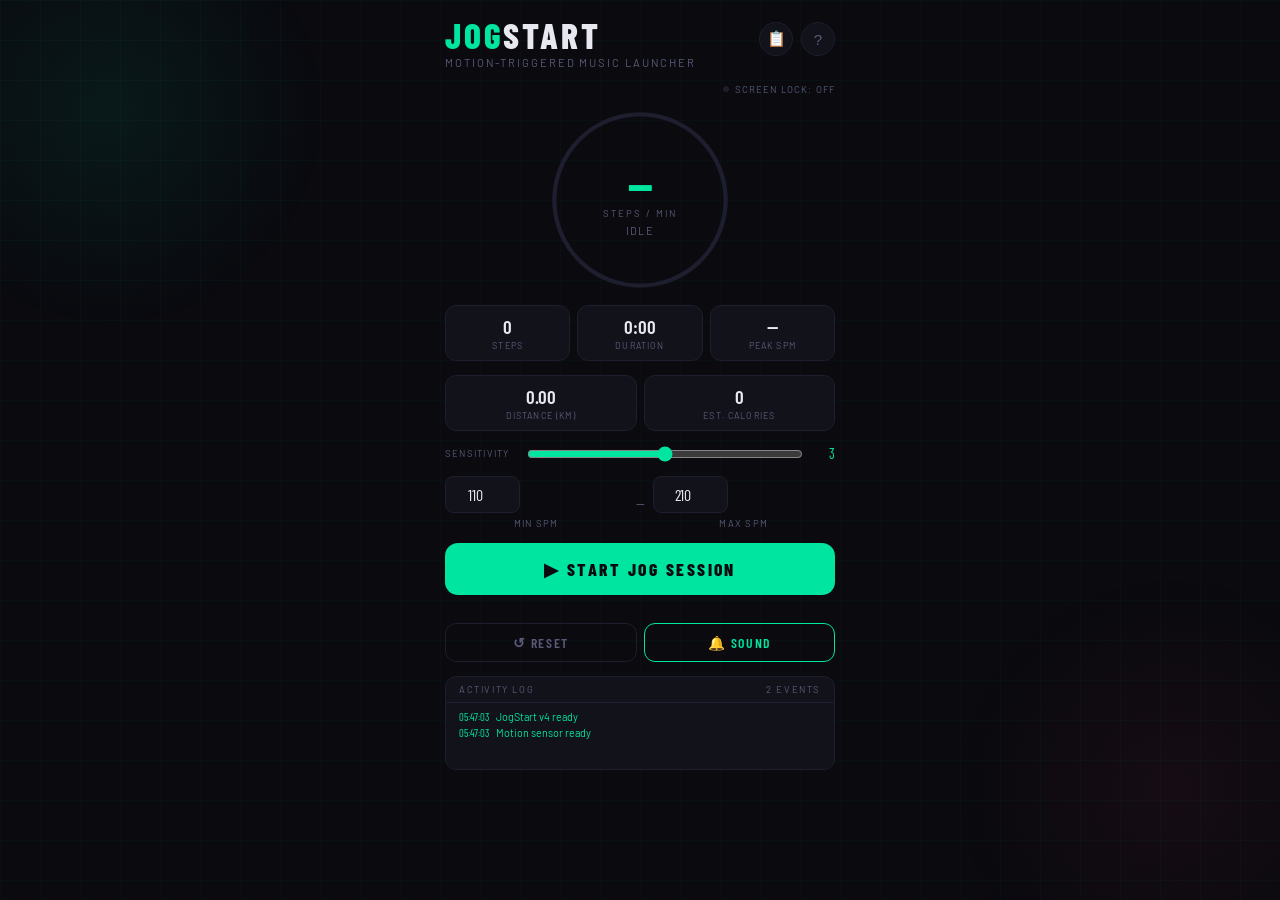
==== jog-detector.html @ 2a35d25f "Add files via upload **Root cause confirmed:** `initAudio()` creates an `AudioContext` — that's a mi" ====
<!DOCTYPE html>
<html lang="en">
<head>
<meta charset="UTF-8">
<meta name="viewport" content="width=device-width, initial-scale=1.0, user-scalable=no">
<meta name="apple-mobile-web-app-capable" content="yes">
<meta name="mobile-web-app-capable" content="yes">
<meta name="apple-mobile-web-app-status-bar-style" content="black-translucent">
<meta name="theme-color" content="#0a0a0f">
<title>JogStart</title>
<link href="https://fonts.googleapis.com/css2?family=Barlow+Condensed:wght@300;400;600;800&family=Barlow:wght@300;400&display=swap" rel="stylesheet">
<style>
*,*::before,*::after{box-sizing:border-box;margin:0;padding:0}
:root{
  --bg:#0a0a0f;--surface:#12121a;--border:#1e1e2e;
  --accent:#00e5a0;--accent2:#ff4d6d;--text:#e8e8f0;
  --muted:#5a5a7a;--warn:#ffb830;--ytm:#1db954;--blue:#4da6ff;
}
html{height:100%}
body{
  min-height:100%;background:var(--bg);color:var(--text);
  font-family:'Barlow',sans-serif;
  display:flex;flex-direction:column;align-items:center;
  padding:18px 14px 36px;
  position:relative;overflow-x:hidden;overflow-y:auto;
  -webkit-tap-highlight-color:transparent;
}
body::before{
  content:'';position:fixed;inset:0;pointer-events:none;z-index:0;
  background-image:linear-gradient(rgba(0,229,160,0.03) 1px,transparent 1px),
    linear-gradient(90deg,rgba(0,229,160,0.03) 1px,transparent 1px);
  background-size:40px 40px;
}
.glow{position:fixed;width:440px;height:440px;border-radius:50%;pointer-events:none;z-index:0}
.glow.t{top:-110px;left:-110px;background:radial-gradient(circle,rgba(0,229,160,0.07) 0%,transparent 70%)}
.glow.b{bottom:-110px;right:-110px;background:radial-gradient(circle,rgba(255,77,109,0.05) 0%,transparent 70%)}

/* container */
.wrap{position:relative;z-index:1;width:100%;max-width:390px;display:flex;flex-direction:column;align-items:center;gap:14px}

/* header */
.hdr{width:100%;display:flex;align-items:flex-start;justify-content:space-between}
.hdr-left{}
.logo{font-family:'Barlow Condensed',sans-serif;font-weight:800;font-size:2.2rem;letter-spacing:.08em;text-transform:uppercase;color:var(--accent);line-height:1}
.logo span{color:var(--text)}
.tagline{font-size:.7rem;color:var(--muted);letter-spacing:.17em;text-transform:uppercase;margin-top:3px}
.hdr-right{display:flex;gap:8px;align-items:center;padding-top:4px}
.icon-btn{width:34px;height:34px;border-radius:50%;border:1px solid var(--border);background:var(--surface);color:var(--muted);font-size:.95rem;cursor:pointer;display:flex;align-items:center;justify-content:center;transition:all .18s;touch-action:manipulation;flex-shrink:0}
.icon-btn:active,.icon-btn:hover{border-color:var(--accent);color:var(--accent)}

/* wakelock row */
.wl-row{display:flex;align-items:center;gap:6px;align-self:flex-end;font-size:.6rem;letter-spacing:.12em;text-transform:uppercase;color:var(--muted)}
.wl-dot{width:6px;height:6px;border-radius:50%;background:var(--border);flex-shrink:0;transition:all .3s}
.wl-dot.on{background:var(--accent);box-shadow:0 0 5px var(--accent)}

/* ring */
.ring-wrap{position:relative;width:182px;height:182px}
.ring-svg{width:100%;height:100%;transform:rotate(-90deg)}
.ring-bg{fill:none;stroke:var(--border);stroke-width:4}
.ring-fill{fill:none;stroke:var(--accent);stroke-width:4;stroke-linecap:round;stroke-dasharray:502;stroke-dashoffset:502;transition:stroke-dashoffset .4s ease,stroke .4s ease;filter:drop-shadow(0 0 6px var(--accent))}
.ring-inner{position:absolute;inset:0;display:flex;flex-direction:column;align-items:center;justify-content:center;gap:2px}
.cval{font-family:'Barlow Condensed',sans-serif;font-size:2.6rem;font-weight:800;line-height:1;color:var(--accent);transition:color .4s}
.clbl{font-size:.6rem;letter-spacing:.2em;text-transform:uppercase;color:var(--muted)}
.stxt{font-size:.68rem;letter-spacing:.1em;text-transform:uppercase;color:var(--muted);margin-top:3px}
@keyframes pr{0%{transform:scale(1);opacity:1}100%{transform:scale(1.25);opacity:0}}
.pulse-ring{position:absolute;inset:-8px;border-radius:50%;border:2px solid var(--accent);opacity:0;pointer-events:none}
.jog-active .pulse-ring{animation:pr 1.2s ease-out infinite}
@keyframes flash{0%{background:rgba(0,229,160,.11)}100%{background:transparent}}
.flash{animation:flash .18s ease}

/* stats */
.stats{display:grid;grid-template-columns:repeat(3,1fr);gap:7px;width:100%}
.sc{background:var(--surface);border:1px solid var(--border);border-radius:11px;padding:9px 5px;text-align:center}
.sv{font-family:'Barlow Condensed',sans-serif;font-weight:600;font-size:1.2rem;color:var(--text)}
.sl{font-size:.56rem;letter-spacing:.13em;text-transform:uppercase;color:var(--muted);margin-top:2px}

/* extended stats (dist + cal) */
.xstats{display:grid;grid-template-columns:1fr 1fr;gap:7px;width:100%}

/* slider */
.srow{width:100%;display:flex;align-items:center;gap:10px}
.slbl{font-size:.59rem;letter-spacing:.13em;text-transform:uppercase;color:var(--muted);white-space:nowrap;min-width:72px}
input[type=range]{flex:1;accent-color:var(--accent);cursor:pointer}
.sval{font-family:'Barlow Condensed',sans-serif;font-size:.88rem;color:var(--accent);min-width:22px;text-align:right}

/* main button */
.btn{width:100%;padding:15px;border-radius:13px;border:none;cursor:pointer;font-family:'Barlow Condensed',sans-serif;font-weight:800;font-size:1.1rem;letter-spacing:.14em;text-transform:uppercase;background:var(--accent);color:#0a0a0f;transition:all .18s;touch-action:manipulation}
.btn:active{transform:scale(.97)}
.btn.armed{background:var(--accent2);color:#fff}
.btn.jogging{background:transparent;color:var(--accent);border:2px solid var(--accent)}

/* music banner */
.music-banner{
  width:100%;border:none;cursor:pointer;
  font-family:'Barlow Condensed',sans-serif;font-weight:800;
  font-size:1.06rem;letter-spacing:.1em;text-transform:uppercase;text-align:center;
  background:linear-gradient(135deg,var(--ytm) 0%,var(--accent) 100%);
  color:#0a0a0f;border-radius:13px;touch-action:manipulation;
  /* always in layout flow — animate via max-height+padding, never display:none */
  max-height:0;overflow:hidden;padding:0 16px;opacity:0;pointer-events:none;
  transition:max-height .38s ease,padding .38s ease,opacity .38s ease;
}
.music-banner.show{max-height:90px;padding:14px 16px;opacity:1;pointer-events:auto}
.music-banner:active{filter:brightness(.9)}
.msub{display:block;font-size:.6rem;font-weight:400;opacity:.8;margin-top:3px;letter-spacing:.08em}

/* secondary btn row */
.brow{display:flex;gap:7px;width:100%}
.sbtn{flex:1;padding:10px 6px;border-radius:11px;border:1px solid var(--border);cursor:pointer;font-family:'Barlow Condensed',sans-serif;font-weight:600;font-size:.86rem;letter-spacing:.11em;text-transform:uppercase;background:transparent;color:var(--muted);transition:all .18s;touch-action:manipulation}
.sbtn:active{background:var(--surface);color:var(--text)}
.sbtn.active-toggle{border-color:var(--accent);color:var(--accent)}

/* log */
.log-wrap{width:100%;background:var(--surface);border:1px solid var(--border);border-radius:11px;overflow:hidden}
.log-hd{padding:7px 13px;font-size:.59rem;letter-spacing:.17em;text-transform:uppercase;color:var(--muted);border-bottom:1px solid var(--border);display:flex;justify-content:space-between}
.log-bd{padding:7px 13px;height:66px;overflow-y:auto;display:flex;flex-direction:column;gap:3px}
.le{font-size:.67rem;color:var(--muted);display:flex;gap:7px}
.le .ts{color:var(--accent);font-family:'Barlow Condensed',sans-serif;flex-shrink:0}
.le.ok .msg{color:var(--accent)}.le.warn .msg{color:var(--warn)}.le.err .msg{color:var(--accent2)}

/* overlays */
.overlay{position:fixed;inset:0;background:rgba(10,10,15,.97);z-index:200;display:flex;flex-direction:column;align-items:center;justify-content:center;padding:28px;gap:14px;text-align:center}
.overlay.hidden{display:none}
.ov-icon{font-size:2.6rem}
.overlay h2{font-family:'Barlow Condensed',sans-serif;font-weight:800;font-size:1.6rem}
.overlay p{color:var(--muted);font-size:.83rem;line-height:1.65}

/* sheet base (help + history) */
.sheet{position:fixed;inset:0;background:rgba(10,10,15,.98);z-index:300;display:flex;flex-direction:column;overflow-y:auto;padding:24px 18px 40px;transform:translateY(100%);transition:transform .32s cubic-bezier(.32,.72,0,1)}
.sheet.open{transform:translateY(0)}
.sh-hdr{display:flex;align-items:center;justify-content:space-between;margin-bottom:20px;flex-shrink:0}
.sh-title{font-family:'Barlow Condensed',sans-serif;font-weight:800;font-size:1.5rem;color:var(--accent);letter-spacing:.06em;text-transform:uppercase}
.sh-close{width:32px;height:32px;border-radius:50%;border:1px solid var(--border);background:var(--surface);color:var(--text);font-size:1rem;cursor:pointer;display:flex;align-items:center;justify-content:center;touch-action:manipulation}

/* help sections */
.hs{margin-bottom:20px}
.hs h3{font-family:'Barlow Condensed',sans-serif;font-weight:700;font-size:.95rem;letter-spacing:.1em;text-transform:uppercase;color:var(--warn);margin-bottom:8px}
.hs p,.hs li{font-size:.81rem;color:var(--muted);line-height:1.7}
.hs ul{padding-left:15px}
.hs li{margin-bottom:3px}
.hstep{display:flex;gap:11px;align-items:flex-start;padding:9px 11px;background:var(--surface);border:1px solid var(--border);border-radius:9px;margin-bottom:7px}
.hstep-n{font-family:'Barlow Condensed',sans-serif;font-weight:800;font-size:1.15rem;color:var(--accent);flex-shrink:0;min-width:18px}
.hstep-t{font-size:.8rem;color:var(--text);line-height:1.6}
.hstep-t b{color:var(--accent)}
.tip{background:rgba(255,184,48,.07);border:1px solid rgba(255,184,48,.22);border-radius:9px;padding:10px 12px;margin-bottom:7px}
.tip p{color:var(--warn);font-size:.78rem;line-height:1.6}
.hdiv{border:none;border-top:1px solid var(--border);margin:14px 0}

/* cadence range inputs */
.range-row{display:flex;gap:8px;width:100%;align-items:center}
.range-inp{flex:1;background:var(--surface);border:1px solid var(--border);border-radius:8px;padding:8px 10px;color:var(--text);font-family:'Barlow Condensed',sans-serif;font-size:1rem;text-align:center;outline:none;transition:border-color .18s}
.range-inp:focus{border-color:var(--accent)}
.range-sep{color:var(--muted);font-size:.8rem}
.range-lbl{font-size:.6rem;letter-spacing:.13em;text-transform:uppercase;color:var(--muted);margin-top:4px;text-align:center}

/* history list */
.hist-empty{color:var(--muted);font-size:.82rem;text-align:center;padding:24px 0}
.hist-item{background:var(--surface);border:1px solid var(--border);border-radius:11px;padding:12px 14px;margin-bottom:9px}
.hist-date{font-size:.62rem;letter-spacing:.13em;text-transform:uppercase;color:var(--muted);margin-bottom:6px}
.hist-grid{display:grid;grid-template-columns:repeat(3,1fr);gap:6px}
.hist-stat .sv{font-size:1.1rem}
.hist-badge{display:inline-block;margin-top:6px;padding:2px 8px;border-radius:20px;font-size:.62rem;font-weight:700;text-transform:uppercase;background:rgba(0,229,160,.12);color:var(--accent)}
.hist-clear{width:100%;padding:10px;border-radius:10px;border:1px solid var(--accent2);background:transparent;color:var(--accent2);font-family:'Barlow Condensed',sans-serif;font-weight:700;font-size:.88rem;letter-spacing:.12em;text-transform:uppercase;cursor:pointer;margin-top:8px;touch-action:manipulation}
</style>
</head>
<body>
<div class="glow t"></div><div class="glow b"></div>

<!-- Permission overlay -->
<div class="overlay" id="permOverlay">
  <div class="ov-icon">📱</div>
  <h2>Motion Access Needed</h2>
  <p>JogStart needs your accelerometer to detect jogging.<br>Tap below to grant permission (iOS 13+ only).</p>
  <button class="btn" id="permBtn" style="max-width:260px">Grant Permission</button>
  <p style="font-size:.68rem;color:var(--muted)">Android grants automatically — tap to continue.</p>
</div>

<!-- Help sheet -->
<div class="sheet" id="helpSheet">
  <div class="sh-hdr"><span class="sh-title">How to use</span><button class="sh-close" id="closeHelp">✕</button></div>
  <div class="hs"><h3>🚀 Quick Start</h3>
    <div class="hstep"><span class="hstep-n">1</span><span class="hstep-t">Open in <b>Chrome</b> on your Pixel 6. Add to Home Screen (3-dot menu) for the best experience.</span></div>
    <div class="hstep"><span class="hstep-n">2</span><span class="hstep-t">Tap <b>▶ Start Jog Session</b>. The screen stays on (wakelock), the timer starts, and motion detection arms.</span></div>
    <div class="hstep"><span class="hstep-n">3</span><span class="hstep-t">Start running. The ring turns <b>green</b> at jog cadence. After 4–5 seconds of sustained jog pace, a beep fires and the music banner appears.</span></div>
    <div class="hstep"><span class="hstep-n">4</span><span class="hstep-t">Tap <b>🎵 Open YouTube Music</b> banner. One tap is all it takes.</span></div>
    <div class="hstep"><span class="hstep-n">5</span><span class="hstep-t">Tap <b>■ Stop</b> when done. The session is saved to history automatically.</span></div>
  </div>
  <hr class="hdiv">
  <div class="hs"><h3>🎵 Why not fully auto?</h3>
    <p>Chrome's security model blocks apps from opening other apps or new tabs without a direct finger tap — this is an OS-level rule, not a Chrome setting. JogStart works around it by playing an <b style="color:var(--text)">audio beep</b> instantly (no tap needed) and showing a large banner that opens YouTube Music in one tap.</p>
  </div>
  <hr class="hdiv">
  <div class="hs"><h3>⚙️ Sensitivity</h3>
    <ul>
      <li><b style="color:var(--text)">1–2 Low:</b> Strong impact needed — loose in pocket</li>
      <li><b style="color:var(--text)">3 Medium:</b> Default — armband or hand</li>
      <li><b style="color:var(--text)">4–5 High:</b> Very sensitive — may false-trigger walking</li>
    </ul>
  </div>
  <hr class="hdiv">
  <div class="hs"><h3>💡 Tips</h3>
    <div class="tip"><p>Hold the phone or use an armband. Loose in a bag reduces step detection accuracy.</p></div>
    <div class="tip"><p>Ring colour: <b style="color:var(--warn)">yellow</b> = walking · <b style="color:var(--accent)">green</b> = jogging · <b style="color:var(--accent2)">red</b> = sprinting</p></div>
    <div class="tip"><p>Set a custom cadence range in the main screen if you run slower or faster than the default 110–210 spm.</p></div>
  </div>
</div>

<!-- History sheet -->
<div class="sheet" id="histSheet">
  <div class="sh-hdr"><span class="sh-title">Session History</span><button class="sh-close" id="closeHist">✕</button></div>
  <div id="histList"></div>
  <button class="hist-clear" id="clearHist">🗑 Clear All History</button>
</div>

<!-- Main app -->
<div class="wrap">

  <div class="hdr">
    <div class="hdr-left">
      <div class="logo">Jog<span>Start</span></div>
      <div class="tagline">Motion-triggered music launcher</div>
    </div>
    <div class="hdr-right">
      <button class="icon-btn" id="histBtn" title="Session history">📋</button>
      <button class="icon-btn" id="helpBtn" title="Help">?</button>
    </div>
  </div>

  <!-- Wakelock indicator -->
  <div class="wl-row">
    <div class="wl-dot" id="wlDot"></div>
    <span id="wlLabel">Screen lock: off</span>
  </div>

  <!-- Cadence ring -->
  <div class="ring-wrap" id="ringWrap">
    <div class="pulse-ring"></div>
    <svg class="ring-svg" viewBox="0 0 170 170">
      <circle class="ring-bg" cx="85" cy="85" r="80"/>
      <circle class="ring-fill" id="ringFill" cx="85" cy="85" r="80"/>
    </svg>
    <div class="ring-inner">
      <div class="cval" id="cval">--</div>
      <div class="clbl">steps / min</div>
      <div class="stxt" id="stxt">Idle</div>
    </div>
  </div>

  <!-- Stats row 1 -->
  <div class="stats">
    <div class="sc"><div class="sv" id="stepCount">0</div><div class="sl">Steps</div></div>
    <div class="sc"><div class="sv" id="elapsed">0:00</div><div class="sl">Duration</div></div>
    <div class="sc"><div class="sv" id="peakSpm">--</div><div class="sl">Peak SPM</div></div>
  </div>

  <!-- Stats row 2: distance + calories -->
  <div class="xstats">
    <div class="sc"><div class="sv" id="distVal">0.00</div><div class="sl">Distance (km)</div></div>
    <div class="sc"><div class="sv" id="calVal">0</div><div class="sl">Est. Calories</div></div>
  </div>

  <!-- Sensitivity slider -->
  <div class="srow">
    <span class="slbl">Sensitivity</span>
    <input type="range" id="sensSlider" min="1" max="5" value="3" step="1">
    <span class="sval" id="sensVal">3</span>
  </div>

  <!-- Cadence range config -->
  <div style="width:100%">
    <div class="range-row">
      <div style="flex:1">
        <input type="number" class="range-inp" id="jogMin" value="110" min="60" max="200">
        <div class="range-lbl">Min SPM</div>
      </div>
      <span class="range-sep">—</span>
      <div style="flex:1">
        <input type="number" class="range-inp" id="jogMax" value="210" min="100" max="300">
        <div class="range-lbl">Max SPM</div>
      </div>
    </div>
  </div>

  <!-- Main action button -->
  <button class="btn" id="mainBtn">▶ Start Jog Session</button>

  <!-- Music banner: always in DOM flow, animated via max-height/padding -->
  <button class="music-banner" id="musicBanner">
    🎵 Tap to Open YouTube Music
    <span class="msub" id="msub">Jogging detected — tap to play!</span>
  </button>

  <!-- Secondary buttons -->
  <div class="brow">
    <button class="sbtn" id="resetBtn">↺ Reset</button>
    <button class="sbtn active-toggle" id="soundBtn">🔔 Sound</button>
  </div>

  <!-- Activity log -->
  <div class="log-wrap">
    <div class="log-hd"><span>Activity Log</span><span id="logCount">0 events</span></div>
    <div class="log-bd" id="logBd"></div>
  </div>

</div><!-- /wrap -->

<script>
// ═══════════════════════════════════════════════════
//  CONSTANTS & STATE
// ═══════════════════════════════════════════════════
const S = {IDLE:'idle',ARMED:'armed',JOGGING:'jogging'};
let state = S.IDLE;
let steps=0, cadence=0, peakCadence=0;
let startTime=null, elapsedTimer=null;
let cadenceWindow=[], lastAcc={x:0,y:0,z:0}, lastPeakTime=0;
let jogCount=0, bannerShown=false;
let sensitivity=3, logN=0, soundOn=true;
let wlSentinel=null, audioCtx=null;

// Sustained jog confirmation: need cadence in range for SUSTAIN_MS ms
const SUSTAIN_MS = 4000; // 4 seconds (was 4 peaks — now time-based)
let jogStartTime = 0; // when cadence first entered jog range

const PEAK_WINDOW_MS = 2000;
// stride length estimate: ~0.78m at 160spm for average adult
const STRIDE_M = 0.78;
// MET for jogging ~8km/h: 8.0; calories = MET * weight_kg * hours
const MET = 8.0, WEIGHT_KG = 70; // user can edit in future

// ═══════════════════════════════════════════════════
//  DOM
// ═══════════════════════════════════════════════════
const $=id=>document.getElementById(id);
const permOverlay=$('permOverlay'),permBtn=$('permBtn');
const mainBtn=$('mainBtn'),musicBanner=$('musicBanner'),msub=$('msub');
const resetBtn=$('resetBtn'),soundBtn=$('soundBtn');
const helpBtn=$('helpBtn'),histBtn=$('histBtn');
const helpSheet=$('helpSheet'),histSheet=$('histSheet');
const closeHelp=$('closeHelp'),closeHist=$('closeHist'),clearHist=$('clearHist');
const cvalEl=$('cval'),stxtEl=$('stxt');
const ringFill=$('ringFill'),ringWrap=$('ringWrap');
const stepCountEl=$('stepCount'),elapsedEl=$('elapsed'),peakSpmEl=$('peakSpm');
const distValEl=$('distVal'),calValEl=$('calVal');
const logBd=$('logBd'),logCountEl=$('logCount');
const sensSlider=$('sensSlider'),sensValEl=$('sensVal');
const jogMinEl=$('jogMin'),jogMaxEl=$('jogMax');
const wlDot=$('wlDot'),wlLabel=$('wlLabel');
const histList=$('histList');

function getJogMin(){return parseInt(jogMinEl.value)||110}
function getJogMax(){return parseInt(jogMaxEl.value)||210}

// ═══════════════════════════════════════════════════
//  LOGGING
// ═══════════════════════════════════════════════════
function log(msg,type='info'){
  const now=new Date();
  const ts=[now.getHours(),now.getMinutes(),now.getSeconds()].map(n=>String(n).padStart(2,'0')).join(':');
  const el=document.createElement('div');
  el.className='le '+type;
  el.innerHTML=`<span class="ts">${ts}</span><span class="msg">${msg}</span>`;
  logBd.prepend(el);
  logCountEl.textContent=(++logN)+' events';
}

// ═══════════════════════════════════════════════════
//  AUDIO
// ═══════════════════════════════════════════════════
function initAudio(){
  if(!audioCtx) try{audioCtx=new(window.AudioContext||window.webkitAudioContext)()}catch(e){}
}
function beep(freq=880,dur=0.17,vol=0.35){
  if(!soundOn||!audioCtx)return;
  try{
    const o=audioCtx.createOscillator(),g=audioCtx.createGain();
    o.connect(g);g.connect(audioCtx.destination);
    o.type='sine';o.frequency.setValueAtTime(freq,audioCtx.currentTime);
    g.gain.setValueAtTime(vol,audioCtx.currentTime);
    g.gain.exponentialRampToValueAtTime(0.001,audioCtx.currentTime+dur);
    o.start();o.stop(audioCtx.currentTime+dur);
  }catch(e){}
}
function playJogFanfare(){
  [0,180,360].forEach((ms,i)=>setTimeout(()=>beep([660,770,880][i],0.15,0.4),ms));
}

// ═══════════════════════════════════════════════════
//  SCREEN WAKELOCK
//
//  Root cause of "permission request failed":
//  Any await before navigator.wakeLock.request() — including
//  AudioContext creation, overlay repaints, or even other
//  awaits — consumes Chrome's user-gesture token. Once the
//  token is gone, wakeLock throws immediately.
//
//  Fix: call wakeLock.request() SYNCHRONOUSLY (no await before it),
//  then handle the promise with .then()/.catch() so it resolves
//  in the background without blocking the gesture path.
//  A 500ms retry covers cases where the page briefly loses focus
//  during the tap (e.g. soft-keyboard dismiss, overlay paint).
// ═══════════════════════════════════════════════════
function onWakelockGranted(sentinel){
  wlSentinel=sentinel;
  wlDot.classList.add('on');
  wlLabel.textContent='Screen lock: on';
  sentinel.addEventListener('release',()=>{
    wlDot.classList.remove('on');
    wlLabel.textContent='Screen lock: off';
    wlSentinel=null;
  });
  log('Screen wakelock ON','ok');
}

function acquireWakelock(){
  if(!('wakeLock' in navigator)){
    log('Wakelock not supported','warn');
    return;
  }
  if(wlSentinel) return; // already held
  // Fire synchronously — NO await here, that's the key
  navigator.wakeLock.request('screen')
    .then(onWakelockGranted)
    .catch(e=>{
      // First attempt failed (focus race) — retry once after 500ms
      // By then the page is guaranteed visible and painted
      log('Wakelock: retrying in 500ms ('+e.message+')','warn');
      setTimeout(()=>{
        if(state===S.IDLE||wlSentinel) return; // session already stopped
        navigator.wakeLock.request('screen')
          .then(onWakelockGranted)
          .catch(e2=>log('Wakelock unavailable: '+e2.message,'warn'));
      },500);
    });
}

function releaseWakelock(){
  if(wlSentinel){
    wlSentinel.release().catch(()=>{});
    wlSentinel=null;
  }
}

// ═══════════════════════════════════════════════════
//  PERMISSION
// ═══════════════════════════════════════════════════
function checkPermission(){
  if(typeof DeviceMotionEvent!=='undefined'&&typeof DeviceMotionEvent.requestPermission==='function'){
    permOverlay.classList.remove('hidden');
  }else{
    permOverlay.classList.add('hidden');
    log('Motion sensor ready','ok');
  }
}
permBtn.addEventListener('click',async()=>{
  initAudio();
  try{
    const r=await DeviceMotionEvent.requestPermission();
    permOverlay.classList.add('hidden');
    log(r==='granted'?'Permission granted':'Permission denied',r==='granted'?'ok':'err');
    if(r!=='granted'){permBtn.textContent='Denied';permBtn.disabled=true;}
  }catch{
    permOverlay.classList.add('hidden');
    log('Motion sensor ready','ok');
  }
});

// ═══════════════════════════════════════════════════
//  MOTION
// ═══════════════════════════════════════════════════
function getThreshold(){return[2.5,2.0,1.4,1.0,0.8][sensitivity-1]}

function onMotion(e){
  if(state!==S.ARMED&&state!==S.JOGGING)return;
  const acc=e.accelerationIncludingGravity||e.acceleration;
  if(!acc||acc.x==null||acc.y==null||acc.z==null)return;
  const dx=acc.x-lastAcc.x,dy=acc.y-lastAcc.y,dz=acc.z-lastAcc.z;
  lastAcc={x:acc.x,y:acc.y,z:acc.z};
  const mag=Math.sqrt(dx*dx+dy*dy+dz*dz);
  const now=Date.now();
  if(mag>getThreshold()&&now-lastPeakTime>250){
    lastPeakTime=now;
    stepCountEl.textContent=++steps;
    // Distance: steps * stride_length
    distValEl.textContent=(steps*STRIDE_M/1000).toFixed(2);
    // Calories: MET * weight * elapsed hours
    const hrs=startTime?(Date.now()-startTime)/3600000:0;
    calValEl.textContent=Math.round(MET*WEIGHT_KG*hrs);

    ringWrap.classList.add('flash');
    setTimeout(()=>ringWrap.classList.remove('flash'),180);

    cadenceWindow.push(now);
    cadenceWindow=cadenceWindow.filter(t=>now-t<PEAK_WINDOW_MS);

    if(cadenceWindow.length>=2){
      const dur=cadenceWindow.at(-1)-cadenceWindow[0];
      if(dur===0)return;
      cadence=Math.round((cadenceWindow.length-1)/dur*60000);
      updateRing();

      const JOG_MIN=getJogMin(),JOG_MAX=getJogMax();
      if(cadence>=JOG_MIN&&cadence<=JOG_MAX){
        // Sustained detection: mark when we first entered jog range
        if(jogStartTime===0)jogStartTime=now;
        // Confirm jog after SUSTAIN_MS of continuous jog-range cadence
        if(state===S.ARMED&&now-jogStartTime>=SUSTAIN_MS){
          transitionToJogging();
        }
      }else{
        jogStartTime=0; // reset if cadence leaves range
      }
    }
  }
}

// ═══════════════════════════════════════════════════
//  RING UI
// ═══════════════════════════════════════════════════
function updateRing(){
  const JOG_MIN=getJogMin(),JOG_MAX=getJogMax();
  cvalEl.textContent=cadence>0?cadence:'--';
  if(cadence>peakCadence&&cadence<300)peakSpmEl.textContent=peakCadence=cadence;
  const pct=Math.min(Math.max((cadence-60)/140,0),1);
  ringFill.style.strokeDashoffset=2*Math.PI*80*(1-pct);
  const col=cadence>=JOG_MIN&&cadence<=JOG_MAX?'var(--accent)':cadence>0&&cadence<JOG_MIN?'var(--warn)':'var(--accent2)';
  ringFill.style.stroke=cvalEl.style.color=col;
}

// ═══════════════════════════════════════════════════
//  SESSION HISTORY  (localStorage)
// ═══════════════════════════════════════════════════
function saveSession(){
  const dur=startTime?Math.floor((Date.now()-startTime)/1000):0;
  if(dur<10||steps<20)return; // skip trivially short sessions
  const session={
    date:new Date().toISOString(),
    steps,
    duration:dur,
    peakCadence,
    distance:parseFloat((steps*STRIDE_M/1000).toFixed(2)),
    calories:Math.round(MET*WEIGHT_KG*(dur/3600))
  };
  try{
    const hist=JSON.parse(localStorage.getItem('jogstart_hist')||'[]');
    hist.unshift(session);
    if(hist.length>50)hist.length=50;
    localStorage.setItem('jogstart_hist',JSON.stringify(hist));
    log('Session saved to history','ok');
  }catch(e){log('Could not save history','warn');}
}

function renderHistory(){
  let hist=[];
  try{hist=JSON.parse(localStorage.getItem('jogstart_hist')||'[]')}catch(e){}
  if(hist.length===0){
    histList.innerHTML='<div class="hist-empty">No sessions yet.<br>Complete a jog to see your history here.</div>';
    return;
  }
  histList.innerHTML=hist.map(s=>{
    const d=new Date(s.date);
    const dateStr=d.toLocaleDateString(undefined,{weekday:'short',month:'short',day:'numeric'});
    const timeStr=d.toLocaleTimeString(undefined,{hour:'2-digit',minute:'2-digit'});
    const durMin=Math.floor(s.duration/60),durSec=s.duration%60;
    return `<div class="hist-item">
      <div class="hist-date">${dateStr} · ${timeStr}</div>
      <div class="hist-grid">
        <div class="sc hist-stat"><div class="sv">${s.steps.toLocaleString()}</div><div class="sl">Steps</div></div>
        <div class="sc hist-stat"><div class="sv">${durMin}:${String(durSec).padStart(2,'0')}</div><div class="sl">Duration</div></div>
        <div class="sc hist-stat"><div class="sv">${s.peakCadence||'--'}</div><div class="sl">Peak SPM</div></div>
        <div class="sc hist-stat"><div class="sv">${s.distance}</div><div class="sl">km</div></div>
        <div class="sc hist-stat"><div class="sv">${s.calories}</div><div class="sl">Cal</div></div>
      </div>
    </div>`;
  }).join('');
}

clearHist.addEventListener('click',()=>{
  if(!confirm('Clear all session history?'))return;
  localStorage.removeItem('jogstart_hist');
  renderHistory();
  log('History cleared','warn');
});

// ═══════════════════════════════════════════════════
//  STATE TRANSITIONS
// ═══════════════════════════════════════════════════
function resetUI(){
  steps=cadence=peakCadence=jogCount=jogStartTime=0;
  bannerShown=false;
  cadenceWindow=[];lastAcc={x:0,y:0,z:0};lastPeakTime=0;
  stepCountEl.textContent='0';peakSpmEl.textContent='--';
  elapsedEl.textContent='0:00';
  distValEl.textContent='0.00';calValEl.textContent='0';
  cvalEl.textContent='--';cvalEl.style.color='var(--accent)';
  ringFill.style.strokeDashoffset=2*Math.PI*80;ringFill.style.stroke='var(--accent)';
  musicBanner.classList.remove('show');
  musicBanner.style.opacity='';
  msub.textContent='Jogging detected — tap to play!';
}

// ── START / STOP — fully synchronous, no async/await ──
mainBtn.addEventListener('click',()=>{
  initAudio();
  if(state===S.IDLE){
    // acquireWakelock() fires .request() synchronously then handles
    // the promise with .then/.catch — no await, gesture token intact
    acquireWakelock();
    state=S.ARMED;
    resetUI();
    stxtEl.textContent='Waiting for jog…';
    mainBtn.textContent='■ Stop Session';
    mainBtn.className='btn armed';
    startTime=Date.now();
    clearInterval(elapsedTimer);
    elapsedTimer=setInterval(()=>{
      const s=Math.floor((Date.now()-startTime)/1000);
      elapsedEl.textContent=Math.floor(s/60)+':'+String(s%60).padStart(2,'0');
      calValEl.textContent=Math.round(MET*WEIGHT_KG*(s/3600));
    },1000);
    window.addEventListener('devicemotion',onMotion);
    log('Session armed — start running!','ok');
  }else{
    saveSession();
    window.removeEventListener('devicemotion',onMotion);
    clearInterval(elapsedTimer);
    ringWrap.classList.remove('jog-active');
    releaseWakelock();
    state=S.IDLE;
    stxtEl.textContent='Session ended';
    mainBtn.textContent='▶ Start Jog Session';
    mainBtn.className='btn';
    log('Ended — '+steps+' steps in '+elapsedEl.textContent,'ok');
  }
});

function transitionToJogging(){
  state=S.JOGGING;
  ringWrap.classList.add('jog-active');
  stxtEl.textContent='Jogging!';
  mainBtn.className='btn jogging';
  log('Jog confirmed at '+cadence+' spm','ok');
  playJogFanfare();
  if(!bannerShown){
    bannerShown=true;
    requestAnimationFrame(()=>requestAnimationFrame(()=>musicBanner.classList.add('show')));
    log('Tap the green banner to open YouTube Music','warn');
  }
}

// Reset button — synchronous, no async needed
resetBtn.addEventListener('click',()=>{
  initAudio();
  window.removeEventListener('devicemotion',onMotion);
  clearInterval(elapsedTimer);
  ringWrap.classList.remove('jog-active');
  releaseWakelock();
  state=S.IDLE;
  resetUI();
  stxtEl.textContent='Idle';
  mainBtn.textContent='▶ Start Jog Session';
  mainBtn.className='btn';
  log('Reset','warn');
});

// ═══════════════════════════════════════════════════
//  MUSIC BANNER
// ═══════════════════════════════════════════════════
musicBanner.addEventListener('click',()=>{
  window.open('https://music.youtube.com/','_blank');
  log('YouTube Music opened','ok');
  musicBanner.style.opacity='0.5';
  msub.textContent='Opened — enjoy your run! 🎶';
});

// ═══════════════════════════════════════════════════
//  CONTROLS
// ═══════════════════════════════════════════════════
soundBtn.addEventListener('click',()=>{
  initAudio();
  soundOn=!soundOn;
  soundBtn.textContent=soundOn?'🔔 Sound':'🔕 Muted';
  soundBtn.classList.toggle('active-toggle',soundOn);
  if(soundOn)beep(660,0.1,0.3);
  log('Sound '+(soundOn?'on':'off'),'info');
});

sensSlider.addEventListener('input',()=>{
  sensitivity=parseInt(sensSlider.value);
  sensValEl.textContent=sensitivity;
  log('Sensitivity: '+['Low','Med-Low','Medium','Med-High','High'][sensitivity-1],'info');
});

jogMinEl.addEventListener('change',()=>log('Jog min: '+getJogMin()+' spm','info'));
jogMaxEl.addEventListener('change',()=>log('Jog max: '+getJogMax()+' spm','info'));

helpBtn.addEventListener('click',()=>helpSheet.classList.add('open'));
closeHelp.addEventListener('click',()=>helpSheet.classList.remove('open'));
histBtn.addEventListener('click',()=>{renderHistory();histSheet.classList.add('open');});
closeHist.addEventListener('click',()=>histSheet.classList.remove('open'));

// Swipe-down to close sheets
[helpSheet,histSheet].forEach(sheet=>{
  let ty=0;
  sheet.addEventListener('touchstart',e=>{ty=e.touches[0].clientY},{passive:true});
  sheet.addEventListener('touchend',e=>{if(e.changedTouches[0].clientY-ty>60)sheet.classList.remove('open')},{passive:true});
});

// Re-acquire wakelock when page becomes visible again (e.g. after app switch)
// visibilitychange IS allowed to call wakeLock.request() without a gesture
document.addEventListener('visibilitychange',()=>{
  if(document.visibilityState==='visible'&&state!==S.IDLE&&!wlSentinel){
    navigator.wakeLock&&navigator.wakeLock.request('screen')
      .then(onWakelockGranted)
      .catch(()=>{});
  }
});

// ═══════════════════════════════════════════════════
//  INIT
// ═══════════════════════════════════════════════════
checkPermission();
log('JogStart v4 ready','ok');
</script>
</body>
</html>
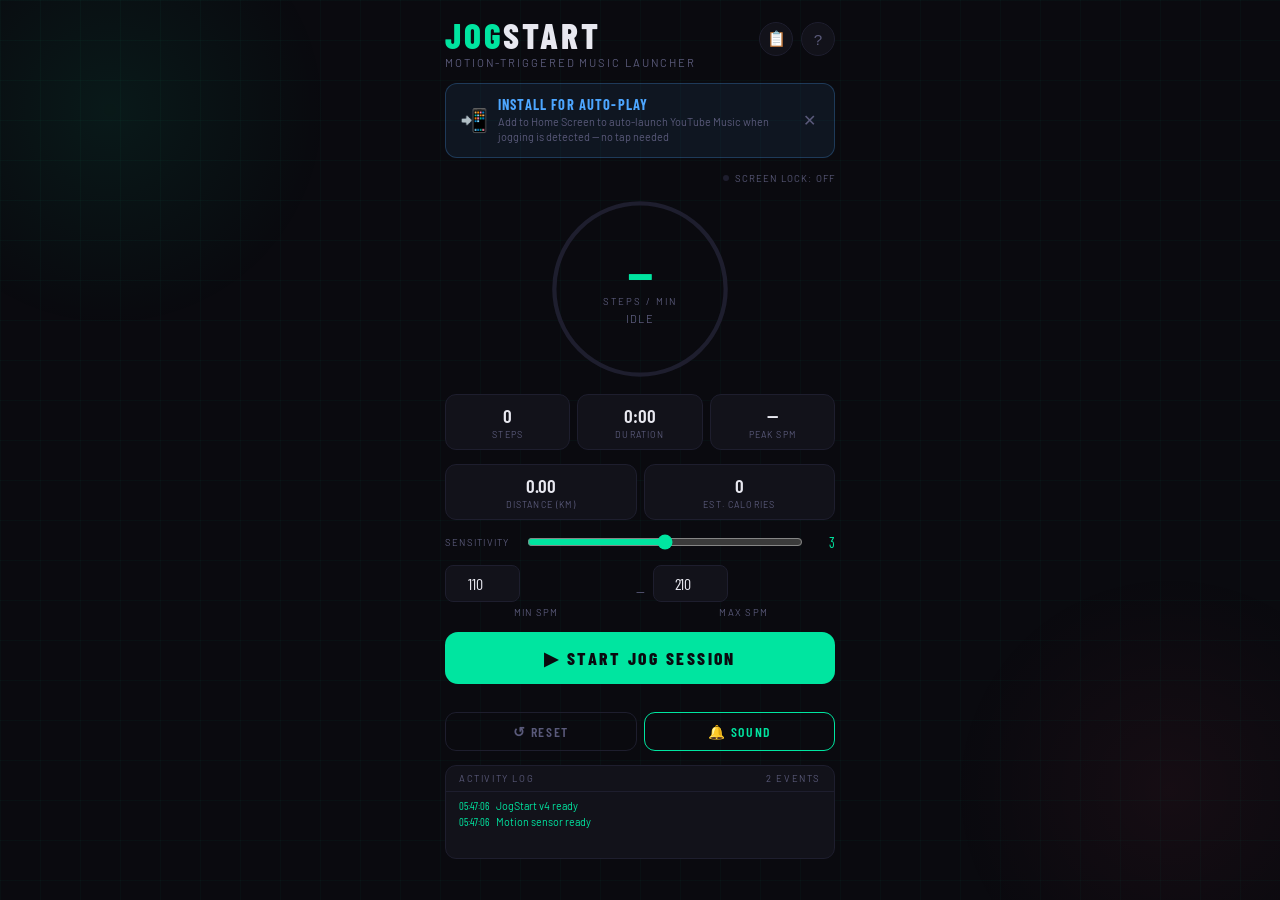
==== commit 8e99ff26: "Add files via upload Implement PWA auto play music" ====
--- a/jog-detector.html
+++ b/jog-detector.html
@@ -7,6 +7,7 @@
 <meta name="mobile-web-app-capable" content="yes">
 <meta name="apple-mobile-web-app-status-bar-style" content="black-translucent">
 <meta name="theme-color" content="#0a0a0f">
+<link rel="manifest" href="manifest.json">
 <title>JogStart</title>
 <link href="https://fonts.googleapis.com/css2?family=Barlow+Condensed:wght@300;400;600;800&family=Barlow:wght@300;400&display=swap" rel="stylesheet">
 <style>
@@ -52,6 +53,30 @@
 .wl-row{display:flex;align-items:center;gap:6px;align-self:flex-end;font-size:.6rem;letter-spacing:.12em;text-transform:uppercase;color:var(--muted)}
 .wl-dot{width:6px;height:6px;border-radius:50%;background:var(--border);flex-shrink:0;transition:all .3s}
 .wl-dot.on{background:var(--accent);box-shadow:0 0 5px var(--accent)}
+
+/* standalone mode badge */
+.pwa-badge{display:none;align-items:center;gap:6px;align-self:flex-start;
+  background:rgba(0,229,160,0.1);border:1px solid rgba(0,229,160,0.25);
+  border-radius:20px;padding:3px 10px;font-size:.6rem;letter-spacing:.12em;
+  text-transform:uppercase;color:var(--accent)}
+.pwa-badge.show{display:flex}
+.pwa-dot{width:6px;height:6px;border-radius:50%;background:var(--accent);
+  box-shadow:0 0 5px var(--accent)}
+
+/* install banner — shown in browser mode only */
+.install-banner{
+  width:100%;padding:12px 14px;border-radius:12px;
+  background:rgba(77,166,255,0.08);border:1px solid rgba(77,166,255,0.25);
+  display:flex;align-items:center;gap:10px;cursor:pointer;
+  touch-action:manipulation;transition:opacity .3s;
+}
+.install-banner.hidden{display:none}
+.install-banner-icon{font-size:1.4rem;flex-shrink:0}
+.install-banner-text{flex:1}
+.install-banner-title{font-family:'Barlow Condensed',sans-serif;font-weight:700;
+  font-size:.9rem;letter-spacing:.08em;text-transform:uppercase;color:var(--blue)}
+.install-banner-sub{font-size:.68rem;color:var(--muted);margin-top:1px;line-height:1.4}
+.install-banner-close{color:var(--muted);font-size:1rem;padding:4px;flex-shrink:0}
 
 /* ring */
 .ring-wrap{position:relative;width:182px;height:182px}
@@ -179,15 +204,15 @@
 <div class="sheet" id="helpSheet">
   <div class="sh-hdr"><span class="sh-title">How to use</span><button class="sh-close" id="closeHelp">✕</button></div>
   <div class="hs"><h3>🚀 Quick Start</h3>
-    <div class="hstep"><span class="hstep-n">1</span><span class="hstep-t">Open in <b>Chrome</b> on your Pixel 6. Add to Home Screen (3-dot menu) for the best experience.</span></div>
-    <div class="hstep"><span class="hstep-n">2</span><span class="hstep-t">Tap <b>▶ Start Jog Session</b>. The screen stays on (wakelock), the timer starts, and motion detection arms.</span></div>
-    <div class="hstep"><span class="hstep-n">3</span><span class="hstep-t">Start running. The ring turns <b>green</b> at jog cadence. After 4–5 seconds of sustained jog pace, a beep fires and the music banner appears.</span></div>
-    <div class="hstep"><span class="hstep-n">4</span><span class="hstep-t">Tap <b>🎵 Open YouTube Music</b> banner. One tap is all it takes.</span></div>
-    <div class="hstep"><span class="hstep-n">5</span><span class="hstep-t">Tap <b>■ Stop</b> when done. The session is saved to history automatically.</span></div>
+    <div class="hstep"><span class="hstep-n">1</span><span class="hstep-t">Open this page in Chrome. Tap <b>⋮ → Add to Home Screen</b> to install as a PWA — this unlocks <b style="color:var(--accent)">full auto-play</b> (music launches automatically, no tap needed).</span></div>
+    <div class="hstep"><span class="hstep-n">2</span><span class="hstep-t"><b>Relaunch from the home screen icon.</b> The green <b>"Running as app"</b> badge confirms auto-play is active.</span></div>
+    <div class="hstep"><span class="hstep-n">3</span><span class="hstep-t">Tap <b>▶ Start Jog Session</b>. Screen stays on (wakelock active), timer starts, motion detection arms.</span></div>
+    <div class="hstep"><span class="hstep-n">4</span><span class="hstep-t">Start running. Ring turns <b>green</b> at jog cadence. After ~4 seconds sustained, a beep fires and YouTube Music opens automatically.</span></div>
+    <div class="hstep"><span class="hstep-n">5</span><span class="hstep-t">Tap <b>■ Stop</b> when done. Session saves to history automatically.</span></div>
   </div>
   <hr class="hdiv">
-  <div class="hs"><h3>🎵 Why not fully auto?</h3>
-    <p>Chrome's security model blocks apps from opening other apps or new tabs without a direct finger tap — this is an OS-level rule, not a Chrome setting. JogStart works around it by playing an <b style="color:var(--text)">audio beep</b> instantly (no tap needed) and showing a large banner that opens YouTube Music in one tap.</p>
+  <div class="hs"><h3>🎵 Auto-play: browser vs installed</h3>
+    <p>In <b style="color:var(--text)">browser mode</b>, Chrome blocks auto-launching apps — tap the green banner (one tap). In <b style="color:var(--accent)">installed PWA mode</b> (launched from home screen icon), Chrome grants autoplay permission and YouTube Music opens automatically the moment jogging is detected.</p>
   </div>
   <hr class="hdiv">
   <div class="hs"><h3>⚙️ Sensitivity</h3>
@@ -224,6 +249,22 @@
       <button class="icon-btn" id="histBtn" title="Session history">📋</button>
       <button class="icon-btn" id="helpBtn" title="Help">?</button>
     </div>
+  </div>
+
+  <!-- PWA standalone badge (shown when running as installed app) -->
+  <div class="pwa-badge" id="pwaBadge">
+    <div class="pwa-dot"></div>
+    <span>Running as app — auto-play enabled</span>
+  </div>
+
+  <!-- Install banner (shown in browser mode only) -->
+  <div class="install-banner" id="installBanner">
+    <div class="install-banner-icon">📲</div>
+    <div class="install-banner-text">
+      <div class="install-banner-title">Install for auto-play</div>
+      <div class="install-banner-sub">Add to Home Screen to auto-launch YouTube Music when jogging is detected — no tap needed</div>
+    </div>
+    <span class="install-banner-close" id="installClose">✕</span>
   </div>
 
   <!-- Wakelock indicator -->
@@ -346,6 +387,14 @@
 const jogMinEl=$('jogMin'),jogMaxEl=$('jogMax');
 const wlDot=$('wlDot'),wlLabel=$('wlLabel');
 const histList=$('histList');
+const pwaBadge=$('pwaBadge'),installBanner=$('installBanner'),installClose=$('installClose');
+
+// Detect standalone (installed PWA) mode.
+// In standalone mode Chrome grants autoplay without a user gesture.
+const IS_STANDALONE = window.matchMedia('(display-mode: standalone)').matches
+  || window.navigator.standalone === true;
+
+let deferredInstallPrompt = null; // stores beforeinstallprompt event
 
 function getJogMin(){return parseInt(jogMinEl.value)||110}
 function getJogMax(){return parseInt(jogMaxEl.value)||210}
@@ -640,10 +689,27 @@
   mainBtn.className='btn jogging';
   log('Jog confirmed at '+cadence+' spm','ok');
   playJogFanfare();
+
   if(!bannerShown){
     bannerShown=true;
     requestAnimationFrame(()=>requestAnimationFrame(()=>musicBanner.classList.add('show')));
-    log('Tap the green banner to open YouTube Music','warn');
+
+    if(IS_STANDALONE){
+      // ── STANDALONE (installed PWA) MODE ──────────────────
+      // Chrome grants autoplay permission to installed PWAs, so
+      // window.open() works here without any user gesture.
+      // Small delay lets the fanfare beep play first (360ms).
+      setTimeout(()=>{
+        window.open('https://music.youtube.com/','_blank');
+        log('▶ YouTube Music auto-launched (PWA mode)','ok');
+        musicBanner.style.opacity='0.5';
+        msub.textContent='Auto-launched — enjoy your run! 🎶';
+      },400);
+    }else{
+      // ── BROWSER MODE ─────────────────────────────────────
+      // Can't auto-open without gesture — banner requires a tap.
+      log('Tap the green banner to open YouTube Music','warn');
+    }
   }
 }
 
@@ -716,10 +782,54 @@
 });
 
 // ═══════════════════════════════════════════════════
+//  PWA INSTALL BANNER
+// ═══════════════════════════════════════════════════
+// Capture the install prompt so we can show it on demand
+window.addEventListener('beforeinstallprompt', e => {
+  e.preventDefault();
+  deferredInstallPrompt = e;
+});
+
+installBanner.addEventListener('click', async e => {
+  if(e.target === installClose){ installBanner.classList.add('hidden'); return; }
+  if(deferredInstallPrompt){
+    deferredInstallPrompt.prompt();
+    const {outcome} = await deferredInstallPrompt.userChoice;
+    if(outcome==='accepted') log('PWA installed — relaunch from home screen for auto-play','ok');
+    deferredInstallPrompt=null;
+    installBanner.classList.add('hidden');
+  }else{
+    // Fallback: guide user manually
+    log('Tap browser menu → Add to Home Screen','warn');
+    installBanner.querySelector('.install-banner-sub').textContent =
+      'Tap ⋮ menu → "Add to Home Screen", then relaunch from your home screen';
+  }
+});
+
+// ═══════════════════════════════════════════════════
 //  INIT
 // ═══════════════════════════════════════════════════
 checkPermission();
-log('JogStart v4 ready','ok');
+
+if(IS_STANDALONE){
+  // Running as installed PWA
+  pwaBadge.classList.add('show');
+  installBanner.classList.add('hidden');
+  log('PWA standalone mode — auto-play active','ok');
+  // In standalone mode AudioContext starts running — init immediately
+  initAudio();
+}else{
+  // Running in browser — show install nudge unless dismissed
+  if(!localStorage.getItem('installDismissed')){
+    installBanner.classList.remove('hidden');
+  }
+  installClose.addEventListener('click',()=>{
+    installBanner.classList.add('hidden');
+    localStorage.setItem('installDismissed','1');
+  });
+}
+
+log('JogStart v4 ready'+(IS_STANDALONE?' [PWA]':''),'ok');
 </script>
 </body>
 </html>
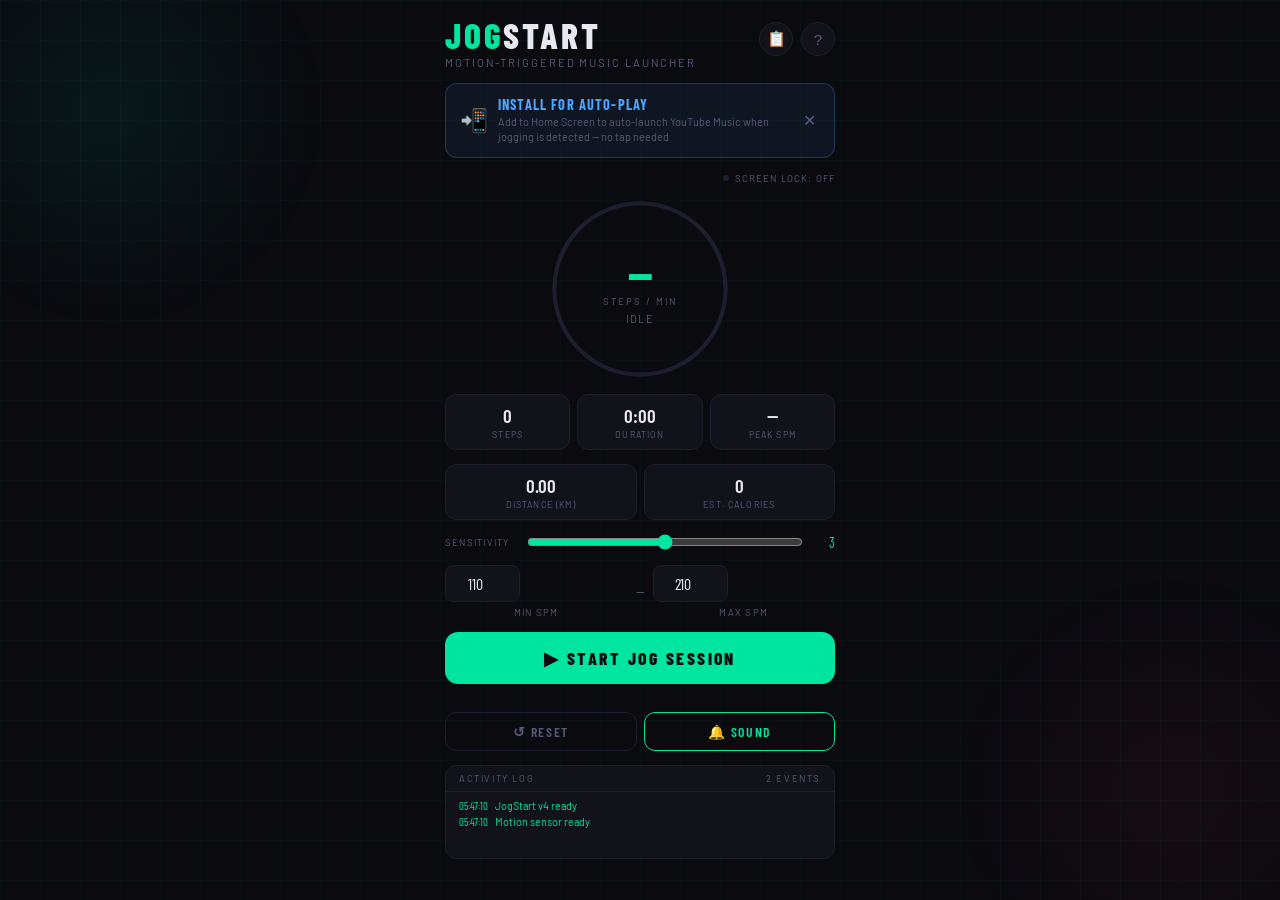
==== commit 23bbfa9f: "Add files via upload What changed and why it works: The root cause was window.open('https://music.y" ====
--- a/jog-detector.html
+++ b/jog-detector.html
@@ -695,19 +695,34 @@
     requestAnimationFrame(()=>requestAnimationFrame(()=>musicBanner.classList.add('show')));
 
     if(IS_STANDALONE){
-      // ── STANDALONE (installed PWA) MODE ──────────────────
-      // Chrome grants autoplay permission to installed PWAs, so
-      // window.open() works here without any user gesture.
-      // Small delay lets the fanfare beep play first (360ms).
+      // ── STANDALONE PWA MODE — open native YouTube Music app ──
+      //
+      // window.open() with intent:// is blocked (no user gesture).
+      // window.open() with https:// opens a browser tab, not the app.
+      //
+      // Fix: location.href = intent:// URI
+      //   - Treated as a navigation, not a popup → no gesture required
+      //   - Android intent resolver intercepts it and routes to the
+      //     YouTube Music native app (com.google.android.apps.youtube.music)
+      //   - S.browser_fallback_url kicks in if app not installed
+      //   - The PWA window stays open in the background
+      //
+      // Delay 400ms so the 3-beep fanfare plays first.
       setTimeout(()=>{
-        window.open('https://music.youtube.com/','_blank');
-        log('▶ YouTube Music auto-launched (PWA mode)','ok');
+        const fallback = encodeURIComponent('https://music.youtube.com/');
+        const intentUri =
+          'intent://music.youtube.com/#Intent;' +
+          'scheme=https;' +
+          'package=com.google.android.apps.youtube.music;' +
+          'S.browser_fallback_url=' + fallback + ';' +
+          'end';
+        location.href = intentUri;
+        log('▶ Launching YouTube Music native app…','ok');
         musicBanner.style.opacity='0.5';
-        msub.textContent='Auto-launched — enjoy your run! 🎶';
+        msub.textContent='Native app launching — enjoy your run! 🎶';
       },400);
     }else{
-      // ── BROWSER MODE ─────────────────────────────────────
-      // Can't auto-open without gesture — banner requires a tap.
+      // ── BROWSER MODE — banner tap required ───────────────────
       log('Tap the green banner to open YouTube Music','warn');
     }
   }
@@ -729,11 +744,22 @@
 });
 
 // ═══════════════════════════════════════════════════
-//  MUSIC BANNER
+//  MUSIC BANNER TAP
+//  Uses intent:// on Android to open native YTM app.
+//  Tap is a real user gesture so intent navigation is allowed.
 // ═══════════════════════════════════════════════════
 musicBanner.addEventListener('click',()=>{
-  window.open('https://music.youtube.com/','_blank');
-  log('YouTube Music opened','ok');
+  const fallback = encodeURIComponent('https://music.youtube.com/');
+  const intentUri =
+    'intent://music.youtube.com/#Intent;' +
+    'scheme=https;' +
+    'package=com.google.android.apps.youtube.music;' +
+    'S.browser_fallback_url=' + fallback + ';' +
+    'end';
+  // Use location.href so Android intent resolver can intercept it.
+  // On non-Android or if app not installed, fallback URL opens in browser.
+  location.href = intentUri;
+  log('YouTube Music native app opening','ok');
   musicBanner.style.opacity='0.5';
   msub.textContent='Opened — enjoy your run! 🎶';
 });
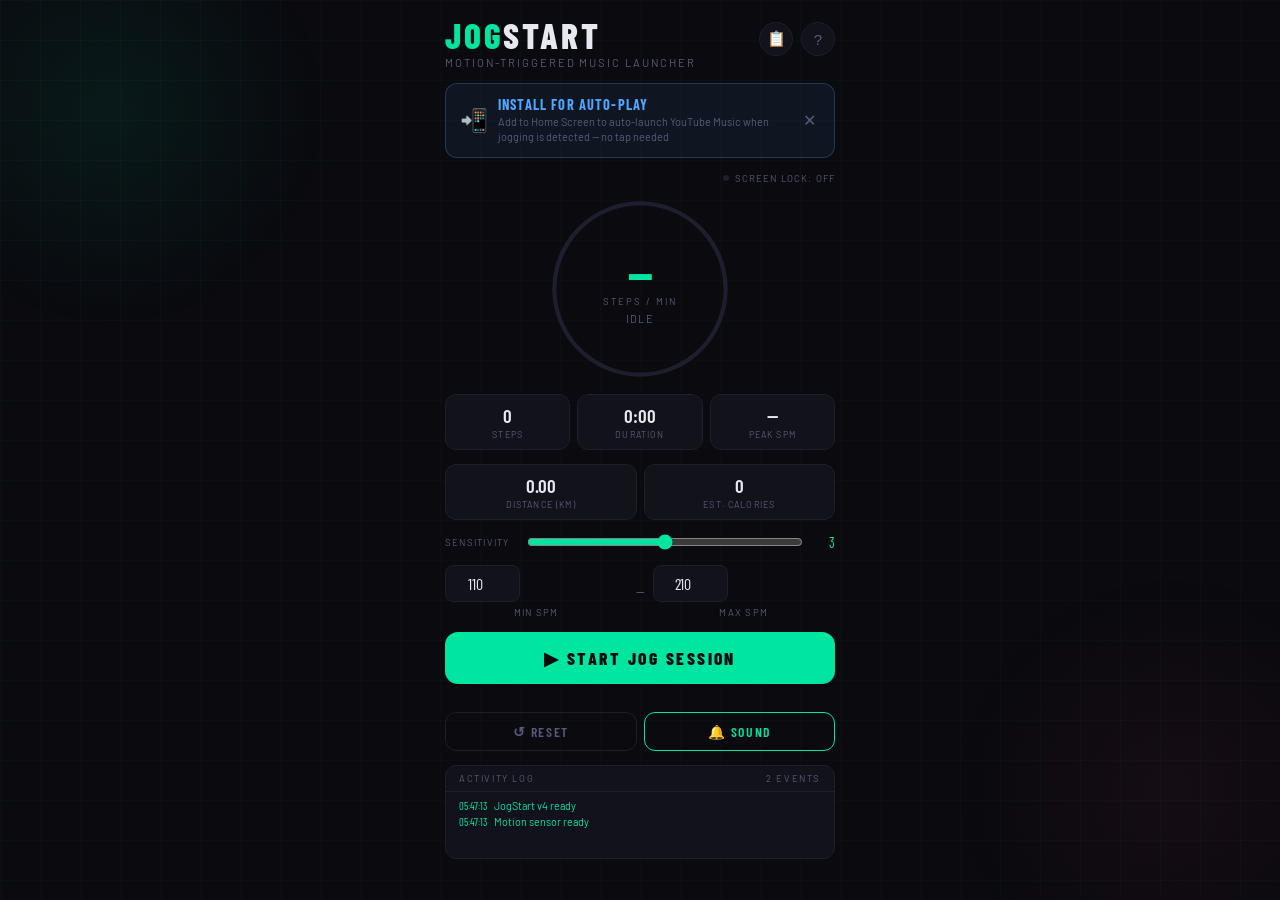
==== commit 903fc210: "Refactor YouTube Music launch logic in jog-detector.html" ====
--- a/jog-detector.html
+++ b/jog-detector.html
@@ -708,19 +708,15 @@
       //   - The PWA window stays open in the background
       //
       // Delay 400ms so the 3-beep fanfare plays first.
-      setTimeout(()=>{
-        const fallback = encodeURIComponent('https://music.youtube.com/');
-        const intentUri =
-          'intent://music.youtube.com/#Intent;' +
-          'scheme=https;' +
-          'package=com.google.android.apps.youtube.music;' +
-          'S.browser_fallback_url=' + fallback + ';' +
-          'end';
-        location.href = intentUri;
-        log('▶ Launching YouTube Music native app…','ok');
-        musicBanner.style.opacity='0.5';
-        msub.textContent='Native app launching — enjoy your run! 🎶';
-      },400);
+      setTimeout(() => {
+        if (window.Android && window.Android.isYouTubeMusicInstalled() === 'true') {
+          window.Android.launchYouTubeMusic(); // native bridge — no gesture needed
+          log('▶ YouTube Music launched natively', 'ok');
+        } else {
+          // fallback: intent URI for browser/PWA mode
+          location.href = 'intent://music.youtube.com/#Intent;scheme=https;package=com.google.android.apps.youtube.music;S.browser_fallback_url=https%3A%2F%2Fmusic.youtube.com%2F;end';
+        }
+      }, 400);
     }else{
       // ── BROWSER MODE — banner tap required ───────────────────
       log('Tap the green banner to open YouTube Music','warn');
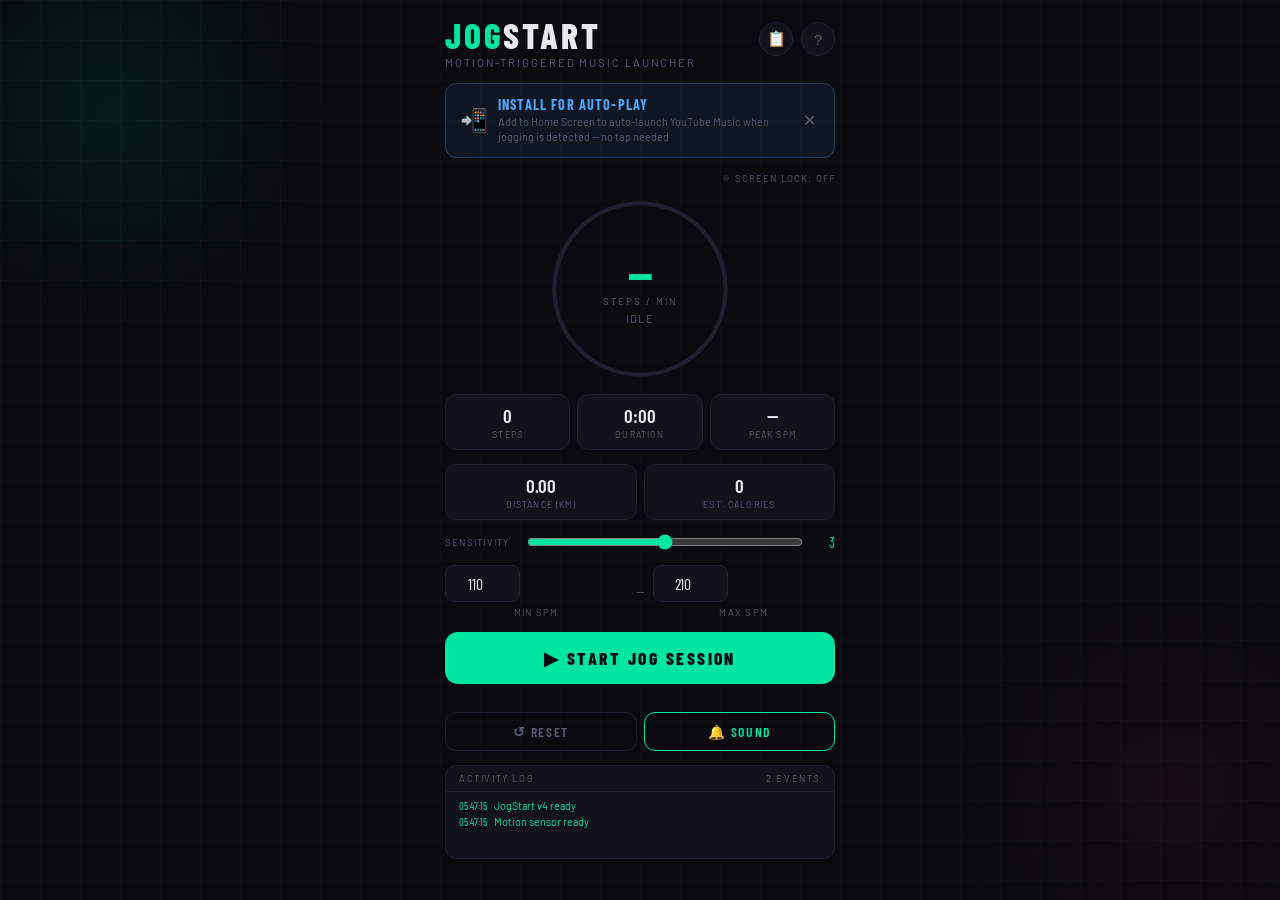
==== commit fef742b3: "Add files via upload correspoding to android apk" ====
--- a/jog-detector.html
+++ b/jog-detector.html
@@ -694,31 +694,35 @@
     bannerShown=true;
     requestAnimationFrame(()=>requestAnimationFrame(()=>musicBanner.classList.add('show')));
 
-    if(IS_STANDALONE){
-      // ── STANDALONE PWA MODE — open native YouTube Music app ──
+    if(IS_STANDALONE || window.Android){
+      // ── NATIVE APK MODE (window.Android bridge exists) ───────
+      // OR standalone PWA — attempt native launch.
       //
-      // window.open() with intent:// is blocked (no user gesture).
-      // window.open() with https:// opens a browser tab, not the app.
-      //
-      // Fix: location.href = intent:// URI
-      //   - Treated as a navigation, not a popup → no gesture required
-      //   - Android intent resolver intercepts it and routes to the
-      //     YouTube Music native app (com.google.android.apps.youtube.music)
-      //   - S.browser_fallback_url kicks in if app not installed
-      //   - The PWA window stays open in the background
-      //
-      // Delay 400ms so the 3-beep fanfare plays first.
-      setTimeout(() => {
-        if (window.Android && window.Android.isYouTubeMusicInstalled() === 'true') {
-          window.Android.launchYouTubeMusic(); // native bridge — no gesture needed
-          log('▶ YouTube Music launched natively', 'ok');
-        } else {
-          // fallback: intent URI for browser/PWA mode
-          location.href = 'intent://music.youtube.com/#Intent;scheme=https;package=com.google.android.apps.youtube.music;S.browser_fallback_url=https%3A%2F%2Fmusic.youtube.com%2F;end';
+      // Priority order:
+      //  1. window.Android.launchYouTubeMusic() — Kotlin bridge,
+      //     calls startActivity() directly, zero gesture needed,
+      //     guaranteed to open the native app.
+      //  2. location.href intent:// — works from a tap (gesture),
+      //     used as fallback if somehow bridge is missing.
+      setTimeout(()=>{
+        if(window.Android){
+          // ── APK bridge path ──────────────────────────────────
+          try{
+            window.Android.launchYouTubeMusic();
+            log('▶ YouTube Music launched via native bridge','ok');
+            musicBanner.style.opacity='0.5';
+            msub.textContent='Native app launched — enjoy your run! 🎶';
+          }catch(e){
+            log('Bridge error: '+e.message+' — trying intent URI','warn');
+            _launchViaIntentUri();
+          }
+        }else{
+          // ── PWA standalone, no bridge — intent URI fallback ──
+          _launchViaIntentUri();
         }
-      }, 400);
+      },400); // 400ms lets the 3-beep fanfare finish first
     }else{
-      // ── BROWSER MODE — banner tap required ───────────────────
+      // ── BROWSER MODE — requires a tap on the banner ──────────
       log('Tap the green banner to open YouTube Music','warn');
     }
   }
@@ -740,22 +744,40 @@
 });
 
 // ═══════════════════════════════════════════════════
-//  MUSIC BANNER TAP
-//  Uses intent:// on Android to open native YTM app.
-//  Tap is a real user gesture so intent navigation is allowed.
-// ═══════════════════════════════════════════════════
-musicBanner.addEventListener('click',()=>{
+//  INTENT URI HELPER
+//  Used as fallback when Android bridge unavailable.
+//  Works from a user tap (gesture present).
+//  In standalone PWA from setTimeout it may open web —
+//  the native APK bridge is the definitive fix for that.
+// ═══════════════════════════════════════════════════
+function _launchViaIntentUri(){
   const fallback = encodeURIComponent('https://music.youtube.com/');
-  const intentUri =
+  location.href =
     'intent://music.youtube.com/#Intent;' +
     'scheme=https;' +
     'package=com.google.android.apps.youtube.music;' +
     'S.browser_fallback_url=' + fallback + ';' +
     'end';
-  // Use location.href so Android intent resolver can intercept it.
-  // On non-Android or if app not installed, fallback URL opens in browser.
-  location.href = intentUri;
-  log('YouTube Music native app opening','ok');
+  log('▶ Launching via intent URI','warn');
+  musicBanner.style.opacity='0.5';
+  msub.textContent='Launching… enjoy your run! 🎶';
+}
+
+// ═══════════════════════════════════════════════════
+//  MUSIC BANNER TAP
+// ═══════════════════════════════════════════════════
+musicBanner.addEventListener('click',()=>{
+  if(window.Android){
+    // Inside APK — use native bridge (tap also has gesture, but bridge
+    // is cleaner and guaranteed to open the app, not a browser tab)
+    try{
+      window.Android.launchYouTubeMusic();
+      log('YouTube Music launched via native bridge','ok');
+    }catch(e){ _launchViaIntentUri(); }
+  }else{
+    // Browser / PWA — tap provides the gesture, intent URI works here
+    _launchViaIntentUri();
+  }
   musicBanner.style.opacity='0.5';
   msub.textContent='Opened — enjoy your run! 🎶';
 });
@@ -833,15 +855,21 @@
 // ═══════════════════════════════════════════════════
 checkPermission();
 
-if(IS_STANDALONE){
-  // Running as installed PWA
+if(window.Android){
+  // Running inside the native APK
+  pwaBadge.classList.add('show');
+  pwaBadge.querySelector('span').textContent='Native app — auto-play enabled';
+  installBanner.classList.add('hidden');
+  initAudio();
+  log('JogStart APK mode — native bridge active','ok');
+}else if(IS_STANDALONE){
+  // Installed PWA from home screen
   pwaBadge.classList.add('show');
   installBanner.classList.add('hidden');
-  log('PWA standalone mode — auto-play active','ok');
-  // In standalone mode AudioContext starts running — init immediately
   initAudio();
+  log('PWA standalone mode — intent URI fallback active','ok');
 }else{
-  // Running in browser — show install nudge unless dismissed
+  // Plain browser
   if(!localStorage.getItem('installDismissed')){
     installBanner.classList.remove('hidden');
   }
@@ -851,7 +879,7 @@
   });
 }
 
-log('JogStart v4 ready'+(IS_STANDALONE?' [PWA]':''),'ok');
+log('JogStart v4 ready'+(window.Android?' [APK]':IS_STANDALONE?' [PWA]':''),'ok');
 </script>
 </body>
 </html>
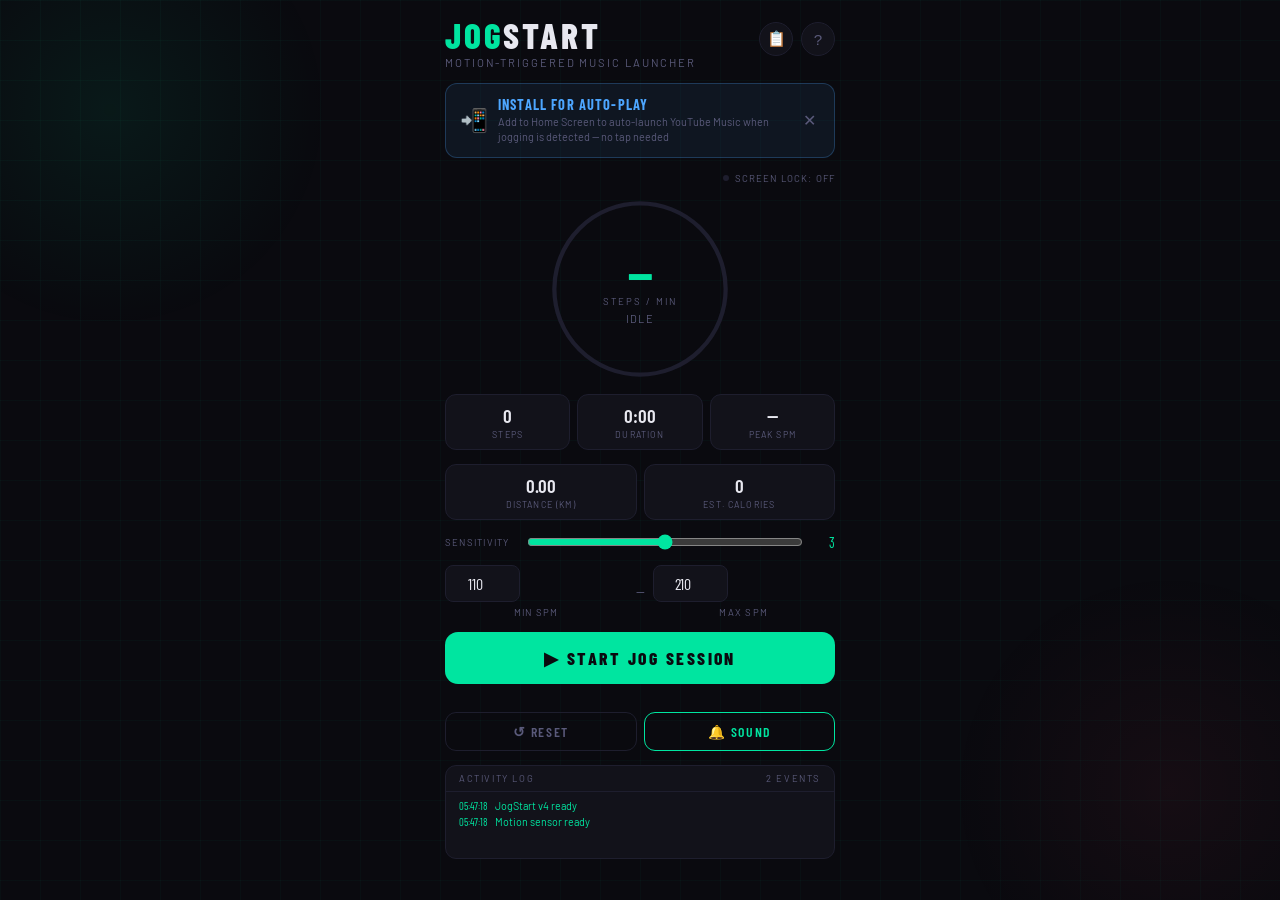
==== commit f0a3f079: "Add files via upload" ====
--- a/jog-detector.html
+++ b/jog-detector.html
@@ -389,12 +389,22 @@
 const histList=$('histList');
 const pwaBadge=$('pwaBadge'),installBanner=$('installBanner'),installClose=$('installClose');
 
-// Detect standalone (installed PWA) mode.
-// In standalone mode Chrome grants autoplay without a user gesture.
-const IS_STANDALONE = window.matchMedia('(display-mode: standalone)').matches
-  || window.navigator.standalone === true;
-
-let deferredInstallPrompt = null; // stores beforeinstallprompt event
+// ── Runtime environment detection ─────────────────────────
+// IS_APK: true when running inside our native WebView wrapper.
+// We detect this via the custom User-Agent suffix added in MainActivity.kt:
+//   userAgentString = defaultUA + " JogStartApp/1.0"
+// This is 100% reliable — display-mode and window.Android both have
+// timing/context issues; UA is set before any JS runs.
+const IS_APK = navigator.userAgent.includes('JogStartApp/');
+
+// IS_STANDALONE: true when launched as an installed PWA from home screen.
+// Only meaningful in the non-APK browser path.
+const IS_STANDALONE = !IS_APK && (
+  window.matchMedia('(display-mode: standalone)').matches ||
+  window.navigator.standalone === true
+);
+
+let deferredInstallPrompt = null;
 
 function getJogMin(){return parseInt(jogMinEl.value)||110}
 function getJogMax(){return parseInt(jogMaxEl.value)||210}
@@ -694,35 +704,39 @@
     bannerShown=true;
     requestAnimationFrame(()=>requestAnimationFrame(()=>musicBanner.classList.add('show')));
 
-    if(IS_STANDALONE || window.Android){
-      // ── NATIVE APK MODE (window.Android bridge exists) ───────
-      // OR standalone PWA — attempt native launch.
-      //
-      // Priority order:
-      //  1. window.Android.launchYouTubeMusic() — Kotlin bridge,
-      //     calls startActivity() directly, zero gesture needed,
-      //     guaranteed to open the native app.
-      //  2. location.href intent:// — works from a tap (gesture),
-      //     used as fallback if somehow bridge is missing.
+    if(IS_APK || IS_STANDALONE){
       setTimeout(()=>{
-        if(window.Android){
-          // ── APK bridge path ──────────────────────────────────
-          try{
-            window.Android.launchYouTubeMusic();
-            log('▶ YouTube Music launched via native bridge','ok');
-            musicBanner.style.opacity='0.5';
-            msub.textContent='Native app launched — enjoy your run! 🎶';
-          }catch(e){
-            log('Bridge error: '+e.message+' — trying intent URI','warn');
-            _launchViaIntentUri();
-          }
+        if(IS_APK){
+          // Poll for window.Android up to 10 × 100ms = 1s
+          // Bridge is always injected before loadUrl() but JS may run
+          // before the binding is fully visible — polling is the safe fix.
+          let attempts = 0;
+          const tryBridge = () => {
+            if(window.Android && typeof window.Android.launchYouTubeMusic === 'function'){
+              try{
+                window.Android.launchYouTubeMusic();
+                log('▶ YouTube Music launched via native bridge','ok');
+                musicBanner.style.opacity='0.5';
+                msub.textContent='Native app launched — enjoy your run! 🎶';
+              }catch(e){
+                log('Bridge error: '+e.message,'warn');
+                _launchViaIntentUri();
+              }
+            }else if(++attempts < 10){
+              setTimeout(tryBridge, 100);
+            }else{
+              log('Bridge timeout — trying intent URI','warn');
+              _launchViaIntentUri();
+            }
+          };
+          tryBridge();
         }else{
-          // ── PWA standalone, no bridge — intent URI fallback ──
+          // PWA standalone — intent URI (works from gesture context but not timer;
+          // best effort here, user can also tap the banner)
           _launchViaIntentUri();
         }
-      },400); // 400ms lets the 3-beep fanfare finish first
+      }, 400); // wait for fanfare beep to finish
     }else{
-      // ── BROWSER MODE — requires a tap on the banner ──────────
       log('Tap the green banner to open YouTube Music','warn');
     }
   }
@@ -767,15 +781,12 @@
 //  MUSIC BANNER TAP
 // ═══════════════════════════════════════════════════
 musicBanner.addEventListener('click',()=>{
-  if(window.Android){
-    // Inside APK — use native bridge (tap also has gesture, but bridge
-    // is cleaner and guaranteed to open the app, not a browser tab)
+  if(IS_APK && window.Android){
     try{
       window.Android.launchYouTubeMusic();
       log('YouTube Music launched via native bridge','ok');
     }catch(e){ _launchViaIntentUri(); }
   }else{
-    // Browser / PWA — tap provides the gesture, intent URI works here
     _launchViaIntentUri();
   }
   musicBanner.style.opacity='0.5';
@@ -855,21 +866,21 @@
 // ═══════════════════════════════════════════════════
 checkPermission();
 
-if(window.Android){
-  // Running inside the native APK
+if(IS_APK){
+  // ── Native APK (WebView wrapper) ──────────────────────────
   pwaBadge.classList.add('show');
-  pwaBadge.querySelector('span').textContent='Native app — auto-play enabled';
+  pwaBadge.querySelector('span').textContent = 'Native app — auto-play enabled';
   installBanner.classList.add('hidden');
-  initAudio();
+  initAudio(); // AudioContext allowed immediately in WebView
   log('JogStart APK mode — native bridge active','ok');
 }else if(IS_STANDALONE){
-  // Installed PWA from home screen
+  // ── Installed PWA from home screen ────────────────────────
   pwaBadge.classList.add('show');
   installBanner.classList.add('hidden');
   initAudio();
-  log('PWA standalone mode — intent URI fallback active','ok');
+  log('PWA standalone mode — intent URI active','ok');
 }else{
-  // Plain browser
+  // ── Plain browser ──────────────────────────────────────────
   if(!localStorage.getItem('installDismissed')){
     installBanner.classList.remove('hidden');
   }
@@ -879,7 +890,7 @@
   });
 }
 
-log('JogStart v4 ready'+(window.Android?' [APK]':IS_STANDALONE?' [PWA]':''),'ok');
+log('JogStart v4 ready'+(IS_APK?' [APK]':IS_STANDALONE?' [PWA]':''),'ok');
 </script>
 </body>
 </html>
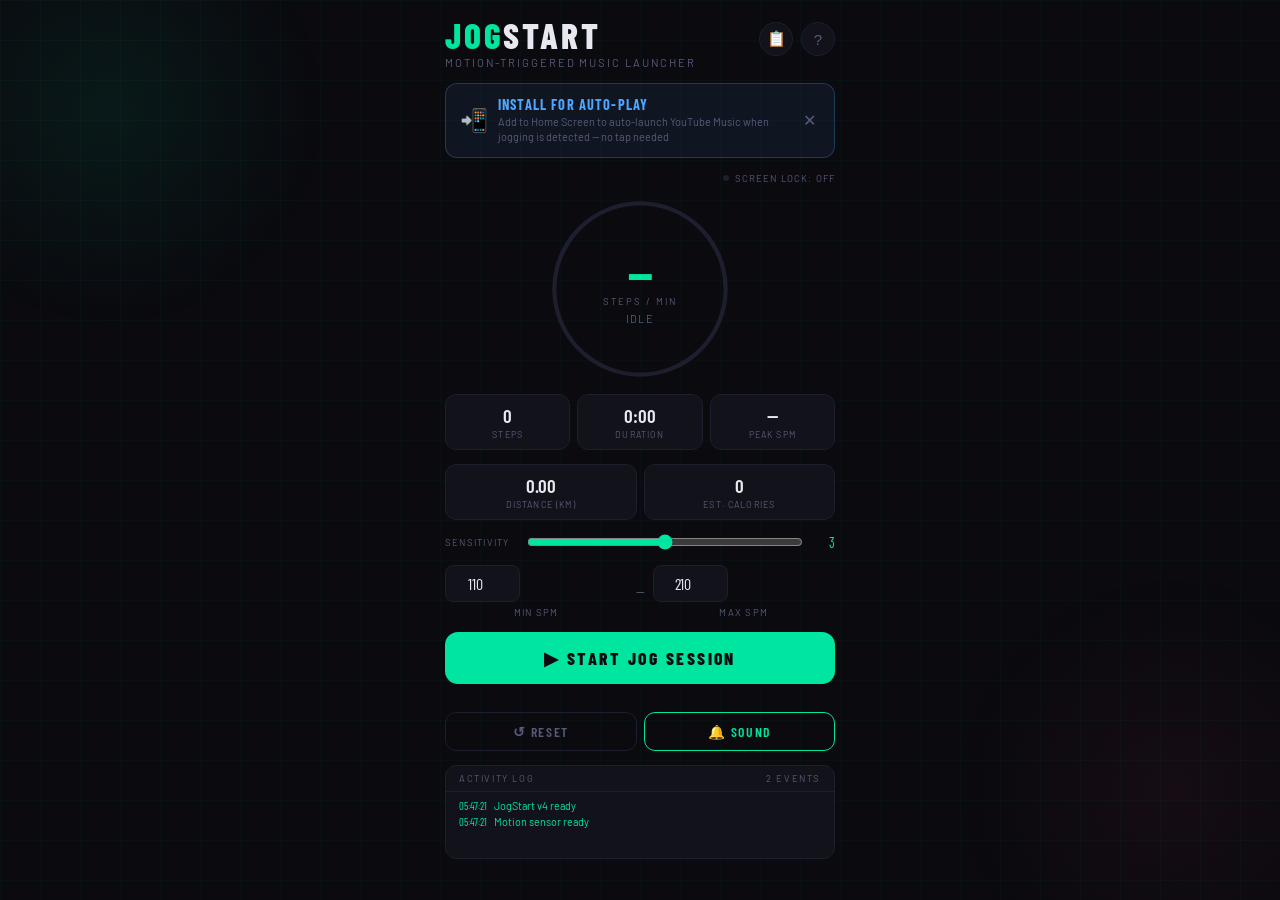
==== commit 07f98951: "Add files via upload" ====
--- a/jog-detector.html
+++ b/jog-detector.html
@@ -322,6 +322,16 @@
     </div>
   </div>
 
+  <!-- Music search query (APK mode only — passed to MEDIA_PLAY_FROM_SEARCH) -->
+  <div style="width:100%" id="musicQueryRow">
+    <input type="text" class="range-inp" id="musicQuery"
+      placeholder="e.g. running music, energetic, hip hop…"
+      style="width:100%;text-align:left;padding:8px 12px;font-size:0.82rem;letter-spacing:0">
+    <div class="range-lbl" style="text-align:left;margin-top:4px">
+      Music to play on jog detect (leave blank = last played)
+    </div>
+  </div>
+
   <!-- Main action button -->
   <button class="btn" id="mainBtn">▶ Start Jog Session</button>
 
@@ -385,6 +395,7 @@
 const logBd=$('logBd'),logCountEl=$('logCount');
 const sensSlider=$('sensSlider'),sensValEl=$('sensVal');
 const jogMinEl=$('jogMin'),jogMaxEl=$('jogMax');
+const musicQueryEl=$('musicQuery'),musicQueryRow=$('musicQueryRow');
 const wlDot=$('wlDot'),wlLabel=$('wlLabel');
 const histList=$('histList');
 const pwaBadge=$('pwaBadge'),installBanner=$('installBanner'),installClose=$('installClose');
@@ -714,10 +725,12 @@
           const tryBridge = () => {
             if(window.Android && typeof window.Android.launchYouTubeMusic === 'function'){
               try{
-                window.Android.launchYouTubeMusic();
-                log('▶ YouTube Music launched via native bridge','ok');
+                const query = musicQueryEl ? musicQueryEl.value.trim() : '';
+                window.Android.launchYouTubeMusic(query);
+                const msg = query ? `▶ Playing "${query}" in YouTube Music` : '▶ YouTube Music auto-play started';
+                log(msg,'ok');
                 musicBanner.style.opacity='0.5';
-                msub.textContent='Native app launched — enjoy your run! 🎶';
+                msub.textContent='Playing now — enjoy your run! 🎶';
               }catch(e){
                 log('Bridge error: '+e.message,'warn');
                 _launchViaIntentUri();
@@ -871,16 +884,19 @@
   pwaBadge.classList.add('show');
   pwaBadge.querySelector('span').textContent = 'Native app — auto-play enabled';
   installBanner.classList.add('hidden');
+  if(musicQueryRow) musicQueryRow.style.display='block';
   initAudio(); // AudioContext allowed immediately in WebView
   log('JogStart APK mode — native bridge active','ok');
 }else if(IS_STANDALONE){
   // ── Installed PWA from home screen ────────────────────────
   pwaBadge.classList.add('show');
   installBanner.classList.add('hidden');
+  if(musicQueryRow) musicQueryRow.style.display='none';
   initAudio();
   log('PWA standalone mode — intent URI active','ok');
 }else{
   // ── Plain browser ──────────────────────────────────────────
+  if(musicQueryRow) musicQueryRow.style.display='none';
   if(!localStorage.getItem('installDismissed')){
     installBanner.classList.remove('hidden');
   }
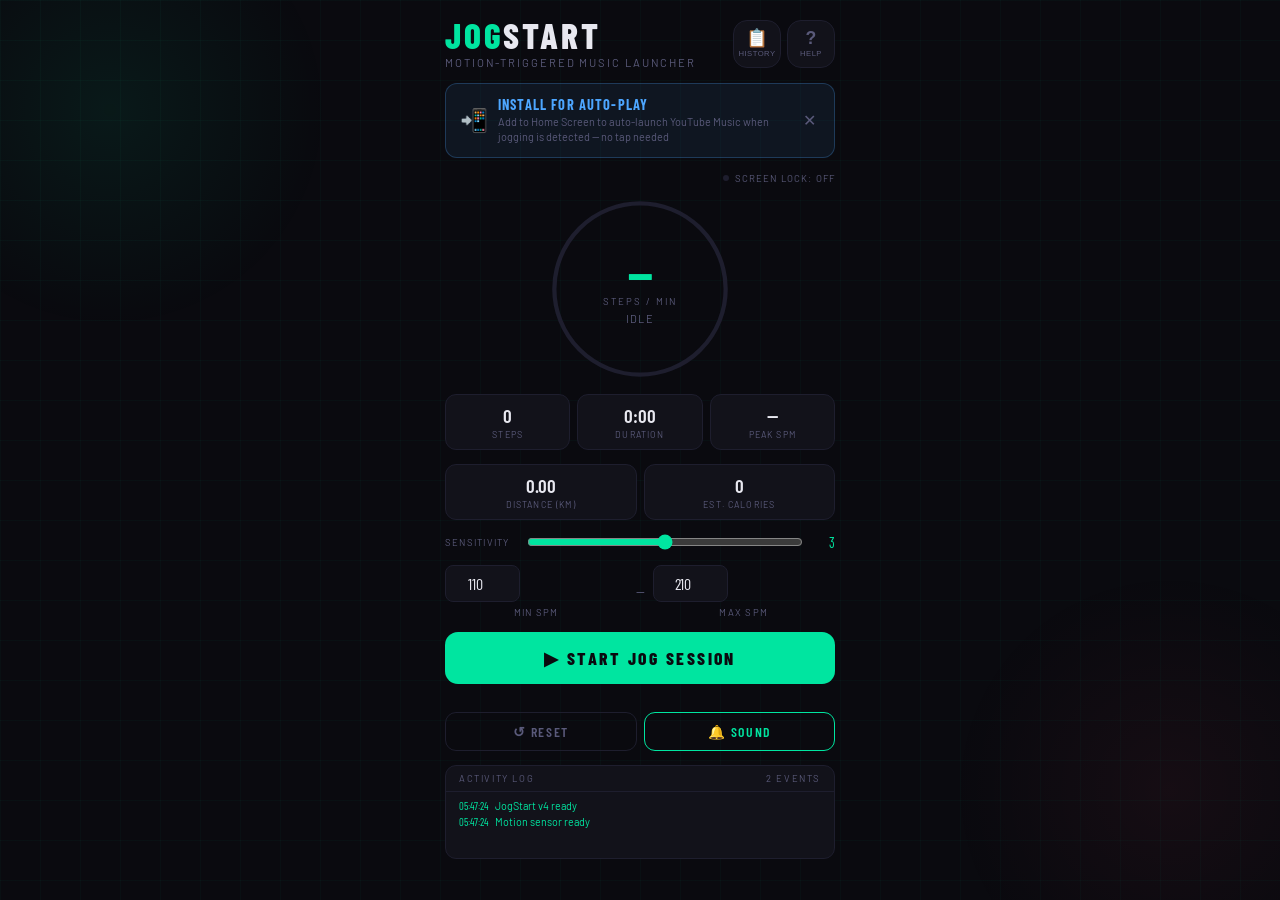
==== commit 27ef1ce9: "Add files via upload" ====
--- a/jog-detector.html
+++ b/jog-detector.html
@@ -45,9 +45,19 @@
 .logo{font-family:'Barlow Condensed',sans-serif;font-weight:800;font-size:2.2rem;letter-spacing:.08em;text-transform:uppercase;color:var(--accent);line-height:1}
 .logo span{color:var(--text)}
 .tagline{font-size:.7rem;color:var(--muted);letter-spacing:.17em;text-transform:uppercase;margin-top:3px}
-.hdr-right{display:flex;gap:8px;align-items:center;padding-top:4px}
-.icon-btn{width:34px;height:34px;border-radius:50%;border:1px solid var(--border);background:var(--surface);color:var(--muted);font-size:.95rem;cursor:pointer;display:flex;align-items:center;justify-content:center;transition:all .18s;touch-action:manipulation;flex-shrink:0}
-.icon-btn:active,.icon-btn:hover{border-color:var(--accent);color:var(--accent)}
+.hdr-right{display:flex;gap:6px;align-items:center;padding-top:2px}
+/* 48×48 minimum touch target per Material guidelines */
+.icon-btn{
+  width:48px;height:48px;border-radius:14px;
+  border:1px solid var(--border);background:var(--surface);color:var(--muted);
+  font-size:1.1rem;cursor:pointer;display:flex;align-items:center;justify-content:center;
+  transition:all .18s;touch-action:manipulation;flex-shrink:0;
+  /* Extend tap area beyond visual boundary */
+  -webkit-tap-highlight-color:transparent;
+  position:relative;
+}
+.icon-btn:active{background:var(--border);color:var(--accent);border-color:var(--accent)}
+.icon-btn:hover{border-color:var(--accent);color:var(--accent)}
 
 /* wakelock row */
 .wl-row{display:flex;align-items:center;gap:6px;align-self:flex-end;font-size:.6rem;letter-spacing:.12em;text-transform:uppercase;color:var(--muted)}
@@ -246,8 +256,18 @@
       <div class="tagline">Motion-triggered music launcher</div>
     </div>
     <div class="hdr-right">
-      <button class="icon-btn" id="histBtn" title="Session history">📋</button>
-      <button class="icon-btn" id="helpBtn" title="Help">?</button>
+      <button class="icon-btn" id="histBtn" title="Session history" aria-label="History">
+        <span style="display:flex;flex-direction:column;align-items:center;gap:1px">
+          <span style="font-size:1.1rem;line-height:1">📋</span>
+          <span style="font-size:0.48rem;letter-spacing:.06em;text-transform:uppercase;color:var(--muted)">History</span>
+        </span>
+      </button>
+      <button class="icon-btn" id="helpBtn" title="Help" aria-label="Help">
+        <span style="display:flex;flex-direction:column;align-items:center;gap:1px">
+          <span style="font-size:1.1rem;line-height:1;font-weight:700">?</span>
+          <span style="font-size:0.48rem;letter-spacing:.06em;text-transform:uppercase;color:var(--muted)">Help</span>
+        </span>
+      </button>
     </div>
   </div>
 
